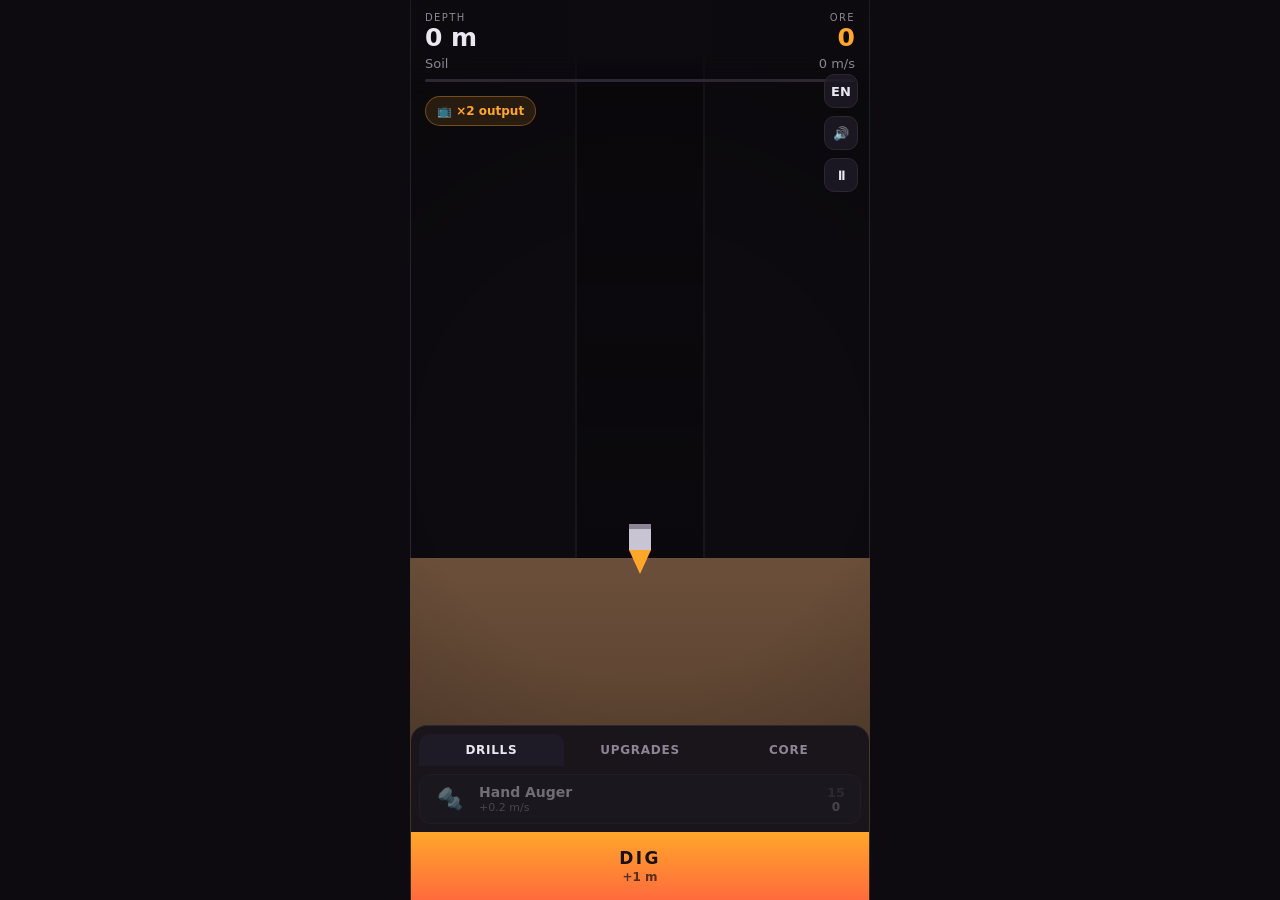
==== index.html @ 3fa6acfa "Deep Core: idle про шахту, готова к обкатке на Яндекс Играх Чистый JS + Canvas, без движка и зависим" ====
<!DOCTYPE html>
<html lang="ru">
<head>
<meta charset="utf-8">
<meta name="viewport" content="width=device-width, initial-scale=1, maximum-scale=1, user-scalable=no, viewport-fit=cover">
<title>Deep Core</title>
<meta name="theme-color" content="#0d0b0f">
<link rel="icon" href="data:image/svg+xml,%3Csvg xmlns='http://www.w3.org/2000/svg' viewBox='0 0 32 32'%3E%3Crect width='32' height='32' rx='7' fill='%230d0b0f'/%3E%3Cpath d='M16 6 L23 22 L16 27 L9 22 Z' fill='%23ffa62b'/%3E%3C/svg%3E">
<link rel="stylesheet" href="css/style.css">
</head>
<body>

<div id="boot">
  <div class="boot-inner">
    <div class="boot-logo">DEEP<span>CORE</span></div>
    <div class="boot-bar"><i></i></div>
  </div>
</div>

<div id="app" hidden>

  <canvas id="shaft"></canvas>

  <header id="hud">
    <div class="hud-row">
      <div class="stat">
        <span class="stat-label" data-i18n="depth">Глубина</span>
        <span class="stat-value" id="v-depth">0 м</span>
      </div>
      <div class="stat right">
        <span class="stat-label" data-i18n="ore">Руда</span>
        <span class="stat-value accent" id="v-ore">0</span>
      </div>
    </div>
    <div class="hud-row sub">
      <div class="layer-name" id="v-layer">Почва</div>
      <div class="rate" id="v-rate">0 м/с</div>
    </div>
    <div class="progress"><i id="v-progress"></i></div>
  </header>

  <div id="tools">
    <button class="tool" id="btn-lang" title="Язык / Language">RU</button>
    <button class="tool" id="btn-sound" title="Звук / Sound">🔊</button>
    <button class="tool" id="btn-pause" title="Пауза / Pause">⏸</button>
  </div>

  <div id="boosts"></div>

  <main id="panel">
    <nav id="tabs">
      <button class="tab active" data-tab="drills" data-i18n="tab_drills">Буры</button>
      <button class="tab" data-tab="upgrades" data-i18n="tab_upgrades">Улучшения</button>
      <button class="tab" data-tab="core" data-i18n="tab_core">Ядро</button>
    </nav>
    <div class="tab-body" id="tab-drills"></div>
    <div class="tab-body" id="tab-upgrades" hidden></div>
    <div class="tab-body" id="tab-core" hidden></div>
  </main>

  <button id="dig" aria-label="dig">
    <span class="dig-label" data-i18n="dig">КОПАТЬ</span>
    <span class="dig-power" id="v-clickpower">+1 м</span>
  </button>

</div>

<div id="modal" hidden>
  <div class="modal-card">
    <h2 id="modal-title"></h2>
    <p id="modal-text"></p>
    <button id="modal-ok" data-i18n="ok">Продолжить</button>
  </div>
</div>

<script src="js/i18n.js"></script>
<script src="js/data.js"></script>
<script src="js/sdk.js"></script>
<script src="js/state.js"></script>
<script src="js/render.js"></script>
<script src="js/ui.js"></script>
<script src="js/main.js"></script>
</body>
</html>
---- css/style.css ----
*, *::before, *::after { box-sizing: border-box; margin: 0; padding: 0; }

:root {
  --bg: #0d0b0f;
  --panel: #17141b;
  --panel-2: #1f1b26;
  --line: #2c2733;
  --text: #ece7f0;
  --dim: #8d8496;
  --accent: #ffa62b;
  --accent-2: #ff6b3d;
  --good: #4ad991;
  --bad: #4a4453;
  --safe-top: env(safe-area-inset-top, 0px);
  --safe-bottom: env(safe-area-inset-bottom, 0px);
}

html, body {
  height: 100%;
  overflow: hidden;
  overscroll-behavior: none;
  background: var(--bg);
  color: var(--text);
  font-family: "Segoe UI", Roboto, system-ui, sans-serif;
  -webkit-tap-highlight-color: transparent;
  -webkit-user-select: none;
  user-select: none;
  touch-action: manipulation;
}

button { font-family: inherit; color: inherit; border: 0; background: none; cursor: pointer; }

/* Атрибут hidden должен побеждать любой display из наших правил.
   Без этого модалка с display:flex не скрывается и перехватывает все клики. */
[hidden] { display: none !important; }

/* ---------- boot ---------- */
#boot {
  position: fixed; inset: 0; z-index: 100;
  display: flex; align-items: center; justify-content: center;
  background: var(--bg);
  transition: opacity .35s ease;
}
#boot.gone { opacity: 0; pointer-events: none; }
.boot-logo {
  font-size: 34px; font-weight: 800; letter-spacing: .18em;
  text-align: center; margin-bottom: 18px;
}
.boot-logo span { color: var(--accent); }
.boot-bar { width: 180px; height: 3px; background: var(--line); border-radius: 2px; overflow: hidden; }
.boot-bar i { display: block; height: 100%; width: 40%; background: var(--accent); animation: slide 1.1s ease-in-out infinite; }
@keyframes slide { 0% { transform: translateX(-120%); } 100% { transform: translateX(360%); } }

/* ---------- layout ---------- */
#app {
  position: fixed; inset: 0;
  display: flex; flex-direction: column;
  padding-top: var(--safe-top);
  padding-bottom: var(--safe-bottom);
}

#shaft { position: fixed; inset: 0; width: 100%; height: 100%; z-index: 0; }

/* ---------- hud ---------- */
#hud {
  position: relative; z-index: 2;
  padding: 12px 14px 10px;
  background: linear-gradient(180deg, rgba(13,11,15,.94) 60%, rgba(13,11,15,0));
}
.hud-row { display: flex; justify-content: space-between; align-items: flex-end; }
.hud-row.sub { margin-top: 6px; }
.stat { display: flex; flex-direction: column; gap: 2px; }
.stat.right { align-items: flex-end; }
.stat-label { font-size: 10px; letter-spacing: .14em; text-transform: uppercase; color: var(--dim); }
.stat-value { font-size: 25px; font-weight: 700; font-variant-numeric: tabular-nums; line-height: 1; }
.stat-value.accent { color: var(--accent); }
.layer-name { font-size: 13px; color: var(--dim); }
.rate { font-size: 13px; color: var(--dim); font-variant-numeric: tabular-nums; }
.progress { margin-top: 8px; height: 3px; background: var(--line); border-radius: 2px; overflow: hidden; }
.progress i { display: block; height: 100%; width: 0; background: linear-gradient(90deg, var(--accent-2), var(--accent)); transition: width .25s ease; }

/* ---------- tools ---------- */
#tools {
  position: absolute; z-index: 3;
  top: calc(var(--safe-top) + 74px); right: 12px;
  display: flex; flex-direction: column; gap: 8px;
}
.tool {
  width: 34px; height: 34px; border-radius: 10px;
  background: rgba(31,27,38,.85); border: 1px solid var(--line);
  font-size: 13px; font-weight: 600; line-height: 1;
  display: flex; align-items: center; justify-content: center;
}
.tool.off { opacity: .45; }

/* ---------- boosts ---------- */
#boosts {
  position: relative; z-index: 2;
  display: flex; gap: 8px; flex-wrap: wrap;
  padding: 0 14px; margin-top: 4px;
}
.boost {
  display: flex; align-items: center; gap: 6px;
  padding: 7px 11px; border-radius: 999px;
  background: rgba(255,166,43,.12); border: 1px solid rgba(255,166,43,.35);
  font-size: 12px; font-weight: 600; color: var(--accent);
}
.boost.active { background: rgba(74,217,145,.12); border-color: rgba(74,217,145,.4); color: var(--good); }

/* ---------- panel ---------- */
#panel {
  position: relative; z-index: 2;
  margin-top: auto;
  background: rgba(23,20,27,.96);
  border-top: 1px solid var(--line);
  border-radius: 16px 16px 0 0;
  display: flex; flex-direction: column;
  max-height: 52vh;
}
#tabs { display: flex; gap: 4px; padding: 8px 8px 0; }
.tab {
  flex: 1; padding: 9px 4px; border-radius: 10px 10px 0 0;
  font-size: 12px; font-weight: 700; letter-spacing: .06em; text-transform: uppercase;
  color: var(--dim);
}
.tab.active { color: var(--text); background: var(--panel-2); }
.tab-body { overflow-y: auto; padding: 8px; display: flex; flex-direction: column; gap: 6px; -webkit-overflow-scrolling: touch; }

.card {
  display: grid; grid-template-columns: 38px 1fr auto; align-items: center; gap: 10px;
  padding: 9px 11px; border-radius: 11px;
  background: var(--panel-2); border: 1px solid var(--line);
  text-align: left; width: 100%;
}
.card:disabled { opacity: .42; }
.card-icon { font-size: 21px; text-align: center; }
.card-name { font-size: 14px; font-weight: 600; }
.card-desc { font-size: 11px; color: var(--dim); margin-top: 1px; }
.card-cost { font-size: 13px; font-weight: 700; color: var(--accent); font-variant-numeric: tabular-nums; white-space: nowrap; }
.card:disabled .card-cost { color: var(--bad); }
.card-count {
  min-width: 26px; text-align: center; font-size: 12px; font-weight: 700;
  color: var(--dim); font-variant-numeric: tabular-nums;
}
.empty { padding: 22px 12px; text-align: center; color: var(--dim); font-size: 13px; line-height: 1.5; }

/* ---------- dig ---------- */
#dig {
  position: relative; z-index: 2;
  height: 68px; flex-shrink: 0;
  display: flex; flex-direction: column; align-items: center; justify-content: center; gap: 2px;
  background: linear-gradient(180deg, var(--accent), var(--accent-2));
  color: #1a1013;
}
#dig:active { filter: brightness(.9); }
.dig-label { font-size: 17px; font-weight: 800; letter-spacing: .14em; }
.dig-power { font-size: 12px; font-weight: 700; opacity: .72; font-variant-numeric: tabular-nums; }

/* ---------- modal ---------- */
#modal {
  position: fixed; inset: 0; z-index: 50;
  display: flex; align-items: center; justify-content: center; padding: 22px;
  background: rgba(8,6,10,.78);
}
.modal-card {
  width: 100%; max-width: 320px; padding: 22px;
  background: var(--panel); border: 1px solid var(--line); border-radius: 16px;
  text-align: center;
}
.modal-card h2 { font-size: 19px; margin-bottom: 9px; }
.modal-card p { font-size: 14px; color: var(--dim); line-height: 1.55; margin-bottom: 18px; }
#modal-ok {
  width: 100%; padding: 12px; border-radius: 11px;
  background: var(--accent); color: #1a1013; font-weight: 800; letter-spacing: .06em;
}

/* ---------- floaters ---------- */
.floater {
  position: fixed; z-index: 4; pointer-events: none;
  font-size: 15px; font-weight: 800; color: var(--accent);
  text-shadow: 0 2px 6px rgba(0,0,0,.6);
  animation: rise .75s ease-out forwards;
}
@keyframes rise {
  0% { opacity: 1; transform: translate(-50%, 0) scale(1); }
  100% { opacity: 0; transform: translate(-50%, -46px) scale(1.15); }
}

/* ---------- desktop ---------- */
@media (min-width: 720px) {
  #app { max-width: 460px; margin: 0 auto; border-left: 1px solid var(--line); border-right: 1px solid var(--line); }
  #shaft { max-width: 460px; left: 50%; transform: translateX(-50%); }
  #tools { right: calc(50% - 230px + 12px); }
  #panel { max-height: 46vh; }
}
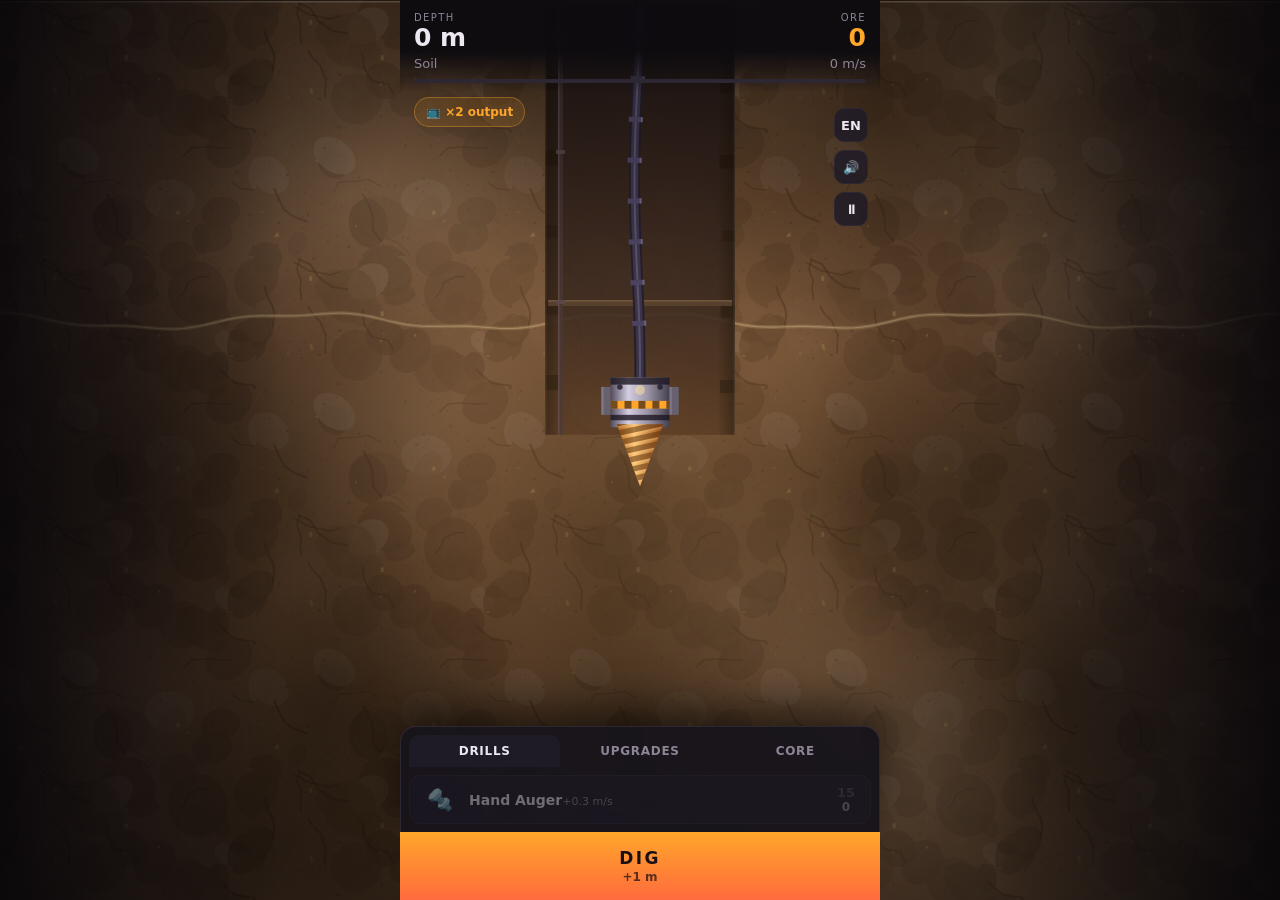
==== commit c5605a4c: "Характер породы по слоям, жилы, друзы, каверны, дофамин в интерфейсе Графика - у каждого слоя свой с" ====
--- a/index.html
+++ b/index.html
@@ -69,9 +69,12 @@
   <div class="modal-card">
     <h2 id="modal-title"></h2>
     <p id="modal-text"></p>
+    <button id="modal-bonus" hidden></button>
     <button id="modal-ok" data-i18n="ok">Продолжить</button>
   </div>
 </div>
+
+<div id="toasts"></div>
 
 <script src="js/i18n.js"></script>
 <script src="js/data.js"></script>
--- a/css/style.css
+++ b/css/style.css
@@ -76,13 +76,27 @@
 .stat-value.accent { color: var(--accent); }
 .layer-name { font-size: 13px; color: var(--dim); }
 .rate { font-size: 13px; color: var(--dim); font-variant-numeric: tabular-nums; }
-.progress { margin-top: 8px; height: 3px; background: var(--line); border-radius: 2px; overflow: hidden; }
+.progress { position: relative; margin-top: 8px; height: 4px; background: var(--line); border-radius: 2px; overflow: hidden; }
 .progress i { display: block; height: 100%; width: 0; background: linear-gradient(90deg, var(--accent-2), var(--accent)); transition: width .25s ease; }
+/* бегущий блик по заполненной части — движение приковывает взгляд к прогрессу */
+.progress::after {
+  content: ''; position: absolute; inset: 0;
+  background: linear-gradient(90deg, transparent, rgba(255,255,255,.5), transparent);
+  transform: translateX(-100%);
+  animation: sheen 2.6s ease-in-out infinite;
+}
+@keyframes sheen { 0% { transform: translateX(-100%); } 55%,100% { transform: translateX(220%); } }
+
+/* счётчик глубины подпрыгивает на круглых отметках */
+.stat-value.pop { animation: pop .4s cubic-bezier(.2,1.6,.4,1); }
+@keyframes pop { 0% { transform: scale(1); } 40% { transform: scale(1.16); } 100% { transform: scale(1); } }
 
 /* ---------- tools ---------- */
+/* Кнопки стоят ниже всего HUD. На 74px верхняя из них наезжала на строку
+   со скоростью проходки и перекрывала её. */
 #tools {
   position: absolute; z-index: 3;
-  top: calc(var(--safe-top) + 74px); right: 12px;
+  top: calc(var(--safe-top) + 108px); right: 12px;
   display: flex; flex-direction: column; gap: 8px;
 }
 .tool {
@@ -105,7 +119,16 @@
   background: rgba(255,166,43,.12); border: 1px solid rgba(255,166,43,.35);
   font-size: 12px; font-weight: 600; color: var(--accent);
 }
-.boost.active { background: rgba(74,217,145,.12); border-color: rgba(74,217,145,.4); color: var(--good); }
+.boost.active { background: rgba(74,217,145,.12); border-color: rgba(74,217,145,.4); color: var(--good); animation: none; }
+/* Пока буст не взят — плашка дышит. Это единственное предложение рекламы в
+   игре, и оно должно быть заметным, оставаясь при этом полностью
+   добровольным: реклама за вознаграждение по правилам платформы
+   показывается только по осознанному нажатию. */
+.boost:not(.active) { animation: breathe 2.4s ease-in-out infinite; }
+@keyframes breathe {
+  0%,100% { background: rgba(255,166,43,.10); border-color: rgba(255,166,43,.3); }
+  50%     { background: rgba(255,166,43,.22); border-color: rgba(255,166,43,.65); }
+}
 
 /* ---------- panel ---------- */
 #panel {
@@ -133,6 +156,24 @@
   text-align: left; width: 100%;
 }
 .card:disabled { opacity: .42; }
+/* Доступная покупка должна бросаться в глаза сама, без чтения цифр —
+   это главный источник «есть что нажать» в айдлере. */
+.card.can {
+  border-color: rgba(255,166,43,.5);
+  background: linear-gradient(180deg, rgba(255,166,43,.11), var(--panel-2) 70%);
+}
+.card.can .card-cost { color: var(--good); }
+.card.bought { animation: bought .32s ease-out; }
+@keyframes bought {
+  0%   { transform: scale(1);    box-shadow: 0 0 0 0 rgba(255,166,43,.6); }
+  35%  { transform: scale(.975); }
+  100% { transform: scale(1);    box-shadow: 0 0 0 15px rgba(255,166,43,0); }
+}
+.card.fresh { animation: fresh 1.5s ease-out 2; }
+@keyframes fresh {
+  0%,100% { border-color: var(--line); }
+  50%     { border-color: var(--accent); }
+}
 .card-icon { font-size: 21px; text-align: center; }
 .card-name { font-size: 14px; font-weight: 600; }
 .card-desc { font-size: 11px; color: var(--dim); margin-top: 1px; }
@@ -174,6 +215,43 @@
   background: var(--accent); color: #1a1013; font-weight: 800; letter-spacing: .06em;
 }
 
+/* Кнопка бонуса за рекламу. Выглядит как награда, а не как баннер: игрок
+   должен хотеть её нажать, поэтому она ярче обычной кнопки и живая. */
+#modal-bonus {
+  width: 100%; padding: 13px; margin-bottom: 9px; border-radius: 11px;
+  background: linear-gradient(135deg, var(--good), #2fae74);
+  color: #06231a; font-weight: 800; font-size: 14px; letter-spacing: .03em;
+  box-shadow: 0 0 0 0 rgba(74,217,145,.55);
+  animation: pulse 1.9s ease-out infinite;
+}
+@keyframes pulse {
+  0%   { box-shadow: 0 0 0 0 rgba(74,217,145,.5); }
+  70%  { box-shadow: 0 0 0 13px rgba(74,217,145,0); }
+  100% { box-shadow: 0 0 0 0 rgba(74,217,145,0); }
+}
+#modal-ok { background: var(--panel-2); color: var(--dim); font-weight: 700; }
+#modal-bonus[hidden] + #modal-ok { background: var(--accent); color: #1a1013; font-weight: 800; }
+
+/* ---------- toasts ---------- */
+#toasts {
+  position: fixed; z-index: 40; left: 0; right: 0;
+  top: calc(var(--safe-top) + 120px);
+  display: flex; flex-direction: column; align-items: center; gap: 6px;
+  pointer-events: none;
+}
+.toast {
+  display: flex; align-items: center; gap: 8px;
+  padding: 8px 14px; border-radius: 999px;
+  background: rgba(31,27,38,.94); border: 1px solid var(--accent);
+  font-size: 12.5px; font-weight: 700; color: var(--text);
+  box-shadow: 0 6px 20px rgba(0,0,0,.5);
+  animation: toastIn .3s cubic-bezier(.2,1.4,.4,1) both;
+}
+.toast.out { animation: toastOut .32s ease-in forwards; }
+.toast b { color: var(--accent); }
+@keyframes toastIn  { from { opacity: 0; transform: translateY(-14px) scale(.92); } }
+@keyframes toastOut { to   { opacity: 0; transform: translateY(-10px) scale(.96); } }
+
 /* ---------- floaters ---------- */
 .floater {
   position: fixed; z-index: 4; pointer-events: none;
@@ -188,8 +266,24 @@
 
 /* ---------- desktop ---------- */
 @media (min-width: 720px) {
-  #app { max-width: 460px; margin: 0 auto; border-left: 1px solid var(--line); border-right: 1px solid var(--line); }
-  #shaft { max-width: 460px; left: 50%; transform: translateX(-50%); }
-  #tools { right: calc(50% - 230px + 12px); }
-  #panel { max-height: 46vh; }
-}
+  /* Шахта тянется на всю ширину окна, а интерфейс остаётся колонкой по центру.
+     Раньше канвас обрезался по той же колонке, и по бокам зияли чёрные поля —
+     читалось как недоделанная вёрстка, а не как задумка. */
+  #app { max-width: 480px; margin: 0 auto; }
+  #shaft { max-width: none; left: 0; transform: none; }
+  #tools { right: calc(50% - 240px + 12px); }
+  #panel {
+    max-height: 46vh;
+    border-left: 1px solid var(--line);
+    border-right: 1px solid var(--line);
+    box-shadow: 0 -18px 40px rgba(0,0,0,.55);
+  }
+  #hud { background: linear-gradient(180deg, rgba(13,11,15,.96) 55%, rgba(13,11,15,0)); }
+  /* затемнение к краям окна, чтобы центр читался как игровое поле */
+  #app::before {
+    content: ''; position: fixed; inset: 0; z-index: 1; pointer-events: none;
+    background:
+      linear-gradient(90deg, rgba(8,6,10,.85) 0%, rgba(8,6,10,0) 22%),
+      linear-gradient(270deg, rgba(8,6,10,.85) 0%, rgba(8,6,10,0) 22%);
+  }
+}
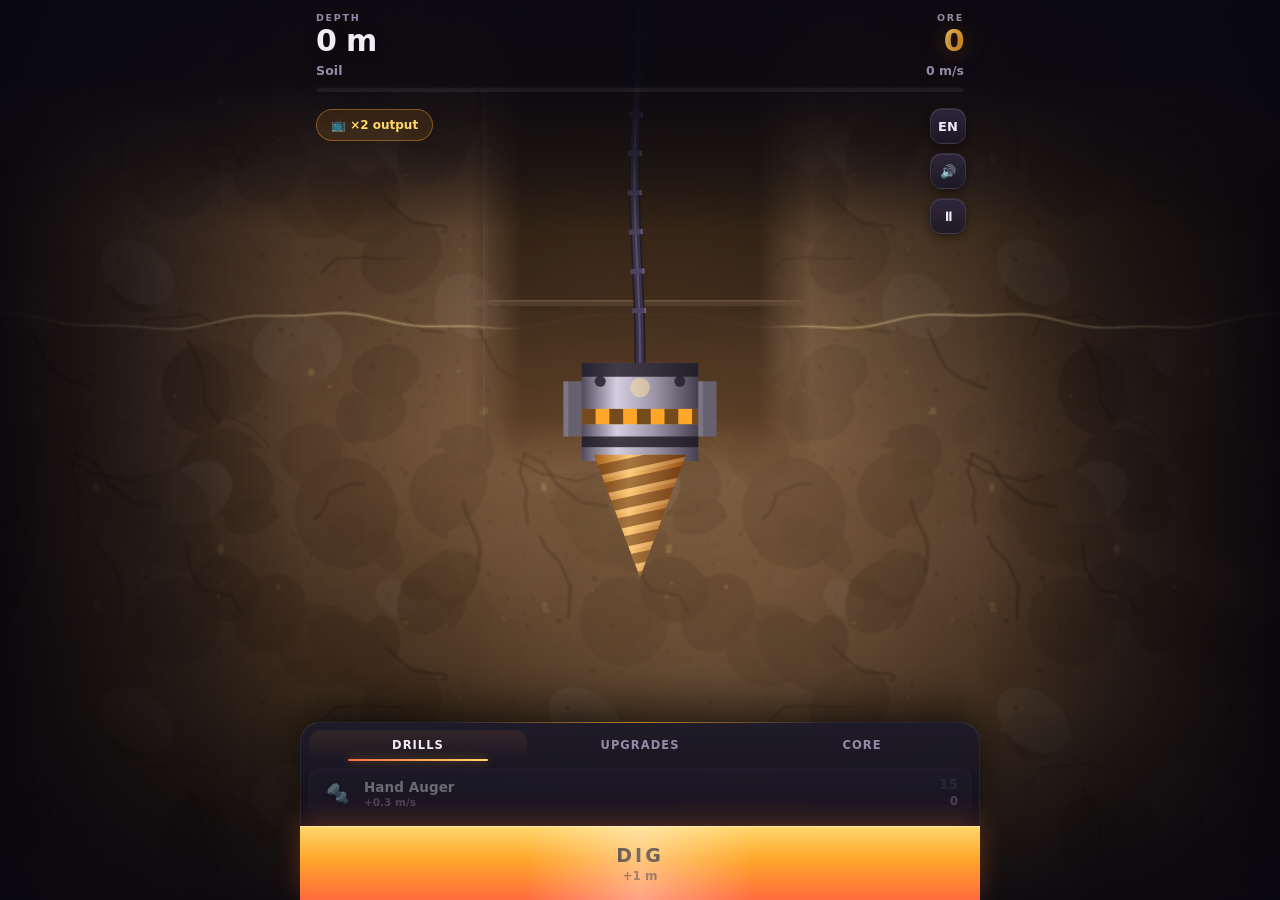
==== commit 454b6f76: "SDK подключается тегом в разметке и по актуальному пути Автопроверка платформы вернула замечание, чт" ====
--- a/index.html
+++ b/index.html
@@ -7,6 +7,24 @@
 <meta name="theme-color" content="#0d0b0f">
 <link rel="icon" href="data:image/svg+xml,%3Csvg xmlns='http://www.w3.org/2000/svg' viewBox='0 0 32 32'%3E%3Crect width='32' height='32' rx='7' fill='%230d0b0f'/%3E%3Cpath d='M16 6 L23 22 L16 27 L9 22 Z' fill='%23ffa62b'/%3E%3C/svg%3E">
 <link rel="stylesheet" href="css/style.css">
+
+<!-- Yandex Games SDK.
+     Путь относительный и именно такой: платформа отдаёт загрузчик по /sdk.js
+     со своего домена. Прежний https://yandex.ru/games/sdk/v2 считается старым
+     лоадером, отладочная панель метит его как IF.
+     Тег стоит прямо в разметке, а не подключается из кода по условию:
+     проверка платформы смотрит на встраивание SDK, и любая ветвистая логика
+     читается ею как «SDK не встроен». -->
+<script>
+  // Промис резолвится раньше, чем загрузится js/sdk.js, поэтому результат
+  // загрузки складываем в глобальную переменную, а не в обработчик.
+  window.__ysdkLoaded = new Promise(function (resolve) {
+    window.__ysdkResolve = resolve;
+  });
+</script>
+<script async src="/sdk.js"
+        onload="window.__ysdkResolve(true)"
+        onerror="window.__ysdkResolve(false)"></script>
 </head>
 <body>
 
--- a/css/style.css
+++ b/css/style.css
@@ -1,18 +1,23 @@
 *, *::before, *::after { box-sizing: border-box; margin: 0; padding: 0; }
 
 :root {
-  --bg: #0d0b0f;
-  --panel: #17141b;
-  --panel-2: #1f1b26;
-  --line: #2c2733;
-  --text: #ece7f0;
-  --dim: #8d8496;
+  --bg: #0b0910;
+  --panel: #16131d;
+  --panel-2: #1e1a29;
+  --panel-3: #262133;
+  --line: #2f2940;
+  --text: #f0ebf6;
+  --dim: #948ba6;
   --accent: #ffa62b;
   --accent-2: #ff6b3d;
+  --accent-3: #ffd76b;
   --good: #4ad991;
   --bad: #4a4453;
   --safe-top: env(safe-area-inset-top, 0px);
   --safe-bottom: env(safe-area-inset-bottom, 0px);
+  /* Шрифт только системный: своя гарнитура — это лишние килобайты и внешний
+     запрос, а платформа считает вес и штрафует за долгую загрузку. */
+  --font: "Segoe UI Variable Display", "Segoe UI", Roboto, "Helvetica Neue", system-ui, sans-serif;
 }
 
 html, body {
@@ -21,11 +26,12 @@
   overscroll-behavior: none;
   background: var(--bg);
   color: var(--text);
-  font-family: "Segoe UI", Roboto, system-ui, sans-serif;
+  font-family: var(--font);
   -webkit-tap-highlight-color: transparent;
   -webkit-user-select: none;
   user-select: none;
   touch-action: manipulation;
+  -webkit-font-smoothing: antialiased;
 }
 
 button { font-family: inherit; color: inherit; border: 0; background: none; cursor: pointer; }
@@ -38,17 +44,20 @@
 #boot {
   position: fixed; inset: 0; z-index: 100;
   display: flex; align-items: center; justify-content: center;
-  background: var(--bg);
+  background: radial-gradient(ellipse at 50% 40%, #191325, var(--bg) 70%);
   transition: opacity .35s ease;
 }
 #boot.gone { opacity: 0; pointer-events: none; }
 .boot-logo {
-  font-size: 34px; font-weight: 800; letter-spacing: .18em;
-  text-align: center; margin-bottom: 18px;
-}
-.boot-logo span { color: var(--accent); }
-.boot-bar { width: 180px; height: 3px; background: var(--line); border-radius: 2px; overflow: hidden; }
-.boot-bar i { display: block; height: 100%; width: 40%; background: var(--accent); animation: slide 1.1s ease-in-out infinite; }
+  font-size: 36px; font-weight: 800; letter-spacing: .2em;
+  text-align: center; margin-bottom: 20px;
+}
+.boot-logo span {
+  background: linear-gradient(100deg, var(--accent-3), var(--accent), var(--accent-2));
+  -webkit-background-clip: text; background-clip: text; color: transparent;
+}
+.boot-bar { width: 190px; height: 3px; background: var(--line); border-radius: 2px; overflow: hidden; }
+.boot-bar i { display: block; height: 100%; width: 40%; background: linear-gradient(90deg, var(--accent-2), var(--accent-3)); animation: slide 1.1s ease-in-out infinite; }
 @keyframes slide { 0% { transform: translateX(-120%); } 100% { transform: translateX(360%); } }
 
 /* ---------- layout ---------- */
@@ -61,229 +70,388 @@
 
 #shaft { position: fixed; inset: 0; width: 100%; height: 100%; z-index: 0; }
 
+/* Затемнение под HUD и под панелью тянется на всё окно, а не по ширине
+   колонки. Фон HUD, ограниченный колонкой, обрубался вертикальной границей
+   об открытую породу по бокам — на широком экране это читалось как шов.
+   Слой лежит между сценой (z-index 0) и интерфейсом (z-index 2), поэтому
+   гасит только породу и ничего не перекрывает. */
+#app::after {
+  content: ''; position: fixed; inset: 0; z-index: 1; pointer-events: none;
+  background:
+    linear-gradient(180deg,
+      rgba(11,9,16,.97) 0px,
+      rgba(11,9,16,.93) calc(var(--safe-top) + 80px),
+      rgba(11,9,16,.55) calc(var(--safe-top) + 150px),
+      rgba(11,9,16,0)   calc(var(--safe-top) + 230px)),
+    linear-gradient(0deg,
+      rgba(11,9,16,.8) 0px,
+      rgba(11,9,16,.35) 90px,
+      rgba(11,9,16,0) 190px);
+}
+
 /* ---------- hud ---------- */
+/* Своего фона у HUD нет: затемнение под ним рисует сквозной слой #app::after,
+   иначе на широком экране оно обрывалось бы по краям колонки. */
 #hud {
   position: relative; z-index: 2;
-  padding: 12px 14px 10px;
-  background: linear-gradient(180deg, rgba(13,11,15,.94) 60%, rgba(13,11,15,0));
+  padding: 12px 16px 11px;
 }
 .hud-row { display: flex; justify-content: space-between; align-items: flex-end; }
-.hud-row.sub { margin-top: 6px; }
-.stat { display: flex; flex-direction: column; gap: 2px; }
+.hud-row.sub { margin-top: 7px; }
+.stat { display: flex; flex-direction: column; gap: 3px; }
 .stat.right { align-items: flex-end; }
-.stat-label { font-size: 10px; letter-spacing: .14em; text-transform: uppercase; color: var(--dim); }
-.stat-value { font-size: 25px; font-weight: 700; font-variant-numeric: tabular-nums; line-height: 1; }
-.stat-value.accent { color: var(--accent); }
-.layer-name { font-size: 13px; color: var(--dim); }
-.rate { font-size: 13px; color: var(--dim); font-variant-numeric: tabular-nums; }
-.progress { position: relative; margin-top: 8px; height: 4px; background: var(--line); border-radius: 2px; overflow: hidden; }
-.progress i { display: block; height: 100%; width: 0; background: linear-gradient(90deg, var(--accent-2), var(--accent)); transition: width .25s ease; }
-/* бегущий блик по заполненной части — движение приковывает взгляд к прогрессу */
+.stat-label { font-size: 9.5px; letter-spacing: .18em; text-transform: uppercase; color: var(--dim); font-weight: 600; }
+.stat-value {
+  font-size: 27px; font-weight: 800; line-height: 1;
+  font-variant-numeric: tabular-nums; letter-spacing: -.02em;
+  text-shadow: 0 2px 12px rgba(0,0,0,.55);
+}
+/* Руда — главное число экрана, поэтому оно переливается, а не просто
+   покрашено: глаз возвращается к нему сам. */
+.stat-value.accent {
+  background: linear-gradient(100deg, var(--accent-3) 0%, var(--accent) 35%, var(--accent-3) 50%, var(--accent) 65%, var(--accent-2) 100%);
+  background-size: 260% 100%;
+  -webkit-background-clip: text; background-clip: text; color: transparent;
+  animation: shimmer 5s linear infinite;
+  filter: drop-shadow(0 2px 10px rgba(255,140,50,.28));
+}
+@keyframes shimmer { to { background-position: -260% 0; } }
+.layer-name { font-size: 12.5px; color: var(--dim); font-weight: 600; letter-spacing: .01em; }
+.rate { font-size: 12.5px; color: var(--dim); font-variant-numeric: tabular-nums; font-weight: 600; }
+.progress {
+  position: relative; margin-top: 9px; height: 5px;
+  background: rgba(255,255,255,.07); border-radius: 3px; overflow: hidden;
+  box-shadow: inset 0 1px 2px rgba(0,0,0,.5);
+}
+.progress i {
+  display: block; height: 100%; width: 0; border-radius: 3px;
+  background: linear-gradient(90deg, var(--accent-2), var(--accent), var(--accent-3));
+  box-shadow: 0 0 10px rgba(255,166,43,.55);
+  transition: width .25s ease;
+}
+/* бегущий блик — движение приковывает взгляд к прогрессу слоя */
 .progress::after {
   content: ''; position: absolute; inset: 0;
-  background: linear-gradient(90deg, transparent, rgba(255,255,255,.5), transparent);
+  background: linear-gradient(90deg, transparent, rgba(255,255,255,.55), transparent);
   transform: translateX(-100%);
-  animation: sheen 2.6s ease-in-out infinite;
+  animation: sheen 2.8s ease-in-out infinite;
 }
 @keyframes sheen { 0% { transform: translateX(-100%); } 55%,100% { transform: translateX(220%); } }
 
 /* счётчик глубины подпрыгивает на круглых отметках */
-.stat-value.pop { animation: pop .4s cubic-bezier(.2,1.6,.4,1); }
-@keyframes pop { 0% { transform: scale(1); } 40% { transform: scale(1.16); } 100% { transform: scale(1); } }
+.stat-value.pop { animation: pop .45s cubic-bezier(.2,1.7,.4,1); }
+@keyframes pop { 0% { transform: scale(1); } 40% { transform: scale(1.18); } 100% { transform: scale(1); } }
 
 /* ---------- tools ---------- */
-/* Кнопки стоят ниже всего HUD. На 74px верхняя из них наезжала на строку
-   со скоростью проходки и перекрывала её. */
 #tools {
   position: absolute; z-index: 3;
-  top: calc(var(--safe-top) + 108px); right: 12px;
-  display: flex; flex-direction: column; gap: 8px;
+  top: calc(var(--safe-top) + 108px); right: 14px;
+  display: flex; flex-direction: column; gap: 9px;
 }
 .tool {
-  width: 34px; height: 34px; border-radius: 10px;
-  background: rgba(31,27,38,.85); border: 1px solid var(--line);
-  font-size: 13px; font-weight: 600; line-height: 1;
+  width: 36px; height: 36px; border-radius: 12px;
+  background: linear-gradient(180deg, rgba(46,40,62,.92), rgba(28,24,38,.92));
+  border: 1px solid rgba(255,255,255,.09);
+  box-shadow: 0 3px 10px rgba(0,0,0,.45), inset 0 1px 0 rgba(255,255,255,.09);
+  font-size: 13px; font-weight: 700; line-height: 1;
   display: flex; align-items: center; justify-content: center;
-}
+  transition: transform .12s ease, border-color .18s ease;
+}
+.tool:active { transform: scale(.92); }
+.tool:hover { border-color: rgba(255,166,43,.45); }
 .tool.off { opacity: .45; }
 
 /* ---------- boosts ---------- */
 #boosts {
   position: relative; z-index: 2;
   display: flex; gap: 8px; flex-wrap: wrap;
-  padding: 0 14px; margin-top: 4px;
+  padding: 0 16px; margin-top: 6px;
 }
 .boost {
   display: flex; align-items: center; gap: 6px;
-  padding: 7px 11px; border-radius: 999px;
-  background: rgba(255,166,43,.12); border: 1px solid rgba(255,166,43,.35);
-  font-size: 12px; font-weight: 600; color: var(--accent);
-}
-.boost.active { background: rgba(74,217,145,.12); border-color: rgba(74,217,145,.4); color: var(--good); animation: none; }
+  padding: 8px 14px; border-radius: 999px;
+  font-size: 12px; font-weight: 700; color: var(--accent-3);
+  border: 1px solid rgba(255,166,43,.4);
+  background: rgba(255,166,43,.12);
+  backdrop-filter: blur(6px);
+  transition: transform .12s ease;
+}
+.boost:active { transform: scale(.95); }
+.boost.active {
+  background: rgba(74,217,145,.14); border-color: rgba(74,217,145,.45); color: var(--good);
+  animation: none;
+}
 /* Пока буст не взят — плашка дышит. Это единственное предложение рекламы в
-   игре, и оно должно быть заметным, оставаясь при этом полностью
-   добровольным: реклама за вознаграждение по правилам платформы
-   показывается только по осознанному нажатию. */
+   игре, и оно должно быть заметным, оставаясь полностью добровольным:
+   вознаграждаемая реклама по правилам платформы показывается только по
+   осознанному нажатию. */
 .boost:not(.active) { animation: breathe 2.4s ease-in-out infinite; }
 @keyframes breathe {
-  0%,100% { background: rgba(255,166,43,.10); border-color: rgba(255,166,43,.3); }
-  50%     { background: rgba(255,166,43,.22); border-color: rgba(255,166,43,.65); }
+  0%,100% { background: rgba(255,166,43,.10); border-color: rgba(255,166,43,.3); box-shadow: none; }
+  50%     { background: rgba(255,166,43,.24); border-color: rgba(255,166,43,.7); box-shadow: 0 0 16px rgba(255,166,43,.28); }
 }
 
 /* ---------- panel ---------- */
 #panel {
   position: relative; z-index: 2;
   margin-top: auto;
-  background: rgba(23,20,27,.96);
-  border-top: 1px solid var(--line);
-  border-radius: 16px 16px 0 0;
+  background: linear-gradient(180deg, rgba(30,26,41,.97), rgba(19,16,27,.98));
+  backdrop-filter: blur(14px);
+  border-top: 1px solid rgba(255,255,255,.09);
+  border-radius: 20px 20px 0 0;
   display: flex; flex-direction: column;
-  max-height: 52vh;
-}
-#tabs { display: flex; gap: 4px; padding: 8px 8px 0; }
+  /* Панель забирала половину экрана, и шахте оставалась узкая щель. Список
+     всё равно прокручивается, поэтому потолок ниже ничего не отнимает у
+     покупок, но возвращает игре её главную картинку. */
+  max-height: 38vh;
+  box-shadow: 0 -14px 44px rgba(0,0,0,.6);
+}
+/* тонкая светящаяся кромка сверху — панель читается как поднятая над сценой */
+#panel::before {
+  content: ''; position: absolute; left: 22%; right: 22%; top: -1px; height: 1px;
+  background: linear-gradient(90deg, transparent, rgba(255,166,43,.7), transparent);
+}
+
+#tabs { display: flex; gap: 4px; padding: 7px 8px 0; }
 .tab {
-  flex: 1; padding: 9px 4px; border-radius: 10px 10px 0 0;
-  font-size: 12px; font-weight: 700; letter-spacing: .06em; text-transform: uppercase;
-  color: var(--dim);
-}
-.tab.active { color: var(--text); background: var(--panel-2); }
-.tab-body { overflow-y: auto; padding: 8px; display: flex; flex-direction: column; gap: 6px; -webkit-overflow-scrolling: touch; }
+  position: relative; flex: 1; padding: 8px 4px 9px; border-radius: 12px 12px 0 0;
+  font-size: 11.5px; font-weight: 800; letter-spacing: .09em; text-transform: uppercase;
+  color: var(--dim); transition: color .18s ease, background .18s ease;
+}
+.tab:hover { color: var(--text); }
+.tab.active { color: var(--text); background: linear-gradient(180deg, rgba(255,166,43,.09), transparent); }
+.tab.active::after {
+  content: ''; position: absolute; left: 18%; right: 18%; bottom: 0; height: 2.5px;
+  border-radius: 2px;
+  background: linear-gradient(90deg, var(--accent-2), var(--accent-3));
+  box-shadow: 0 0 10px rgba(255,166,43,.6);
+}
+
+.tab-body {
+  overflow-y: auto; padding: 7px 8px 8px; display: flex; flex-direction: column; gap: 5px;
+  -webkit-overflow-scrolling: touch;
+  /* Нижняя карточка растворяется вместо того, чтобы обрубаться по краю —
+     заодно это подсказка, что список продолжается. */
+  mask-image: linear-gradient(to bottom, #000 calc(100% - 20px), transparent);
+  -webkit-mask-image: linear-gradient(to bottom, #000 calc(100% - 20px), transparent);
+  scrollbar-width: thin;
+  scrollbar-color: rgba(255,166,43,.5) transparent;
+}
+/* Системная полоса прокрутки светлая и выбивается из тёмной сцены. */
+.tab-body::-webkit-scrollbar { width: 5px; }
+.tab-body::-webkit-scrollbar-track { background: transparent; }
+.tab-body::-webkit-scrollbar-thumb {
+  border-radius: 3px;
+  background: linear-gradient(180deg, var(--accent), var(--accent-2));
+}
+.tab-body::-webkit-scrollbar-thumb:hover { background: var(--accent-3); }
 
 .card {
-  display: grid; grid-template-columns: 38px 1fr auto; align-items: center; gap: 10px;
-  padding: 9px 11px; border-radius: 11px;
-  background: var(--panel-2); border: 1px solid var(--line);
+  position: relative; overflow: hidden;
+  display: grid; grid-template-columns: 32px 1fr auto; align-items: center; gap: 10px;
+  padding: 7px 12px; border-radius: 12px;
+  /* Карточка — элемент флекс-колонки, а такие по умолчанию сжимаются, когда
+     содержимое списка выше контейнера. Вместе с overflow:hidden, который нужен
+     для бегущего блика, это срезало описание и счётчик. Список должен
+     прокручиваться, а не плющить строки. */
+  flex-shrink: 0;
+  background: linear-gradient(180deg, var(--panel-3), var(--panel-2));
+  border: 1px solid rgba(255,255,255,.06);
+  box-shadow: 0 2px 8px rgba(0,0,0,.3), inset 0 1px 0 rgba(255,255,255,.05);
   text-align: left; width: 100%;
-}
-.card:disabled { opacity: .42; }
-/* Доступная покупка должна бросаться в глаза сама, без чтения цифр —
-   это главный источник «есть что нажать» в айдлере. */
+  transition: transform .12s ease, border-color .18s ease, box-shadow .18s ease;
+}
+.card:active { transform: scale(.985); }
+.card:disabled { opacity: .4; box-shadow: none; }
+
+/* Доступная покупка бросается в глаза сама, без чтения цифр — это главный
+   источник «есть что нажать» в айдлере. */
 .card.can {
-  border-color: rgba(255,166,43,.5);
-  background: linear-gradient(180deg, rgba(255,166,43,.11), var(--panel-2) 70%);
-}
+  border-color: rgba(255,166,43,.45);
+  background: linear-gradient(180deg, rgba(255,166,43,.14), var(--panel-2) 72%);
+  box-shadow: 0 2px 14px rgba(255,140,40,.16), inset 0 1px 0 rgba(255,255,255,.08);
+}
+.card.can::after {
+  content: ''; position: absolute; top: 0; bottom: 0; width: 45%;
+  background: linear-gradient(90deg, transparent, rgba(255,214,130,.16), transparent);
+  animation: cardSheen 3.4s ease-in-out infinite;
+}
+@keyframes cardSheen { 0% { left: -50%; } 60%,100% { left: 105%; } }
 .card.can .card-cost { color: var(--good); }
-.card.bought { animation: bought .32s ease-out; }
+.card.can:hover { border-color: rgba(255,190,90,.8); }
+
+.card.bought { animation: bought .34s ease-out; }
 @keyframes bought {
-  0%   { transform: scale(1);    box-shadow: 0 0 0 0 rgba(255,166,43,.6); }
-  35%  { transform: scale(.975); }
-  100% { transform: scale(1);    box-shadow: 0 0 0 15px rgba(255,166,43,0); }
+  0%   { transform: scale(1);    box-shadow: 0 0 0 0 rgba(255,166,43,.65); }
+  35%  { transform: scale(.972); }
+  100% { transform: scale(1);    box-shadow: 0 0 0 17px rgba(255,166,43,0); }
 }
 .card.fresh { animation: fresh 1.5s ease-out 2; }
 @keyframes fresh {
-  0%,100% { border-color: var(--line); }
-  50%     { border-color: var(--accent); }
-}
-.card-icon { font-size: 21px; text-align: center; }
-.card-name { font-size: 14px; font-weight: 600; }
-.card-desc { font-size: 11px; color: var(--dim); margin-top: 1px; }
-.card-cost { font-size: 13px; font-weight: 700; color: var(--accent); font-variant-numeric: tabular-nums; white-space: nowrap; }
+  0%,100% { border-color: rgba(255,255,255,.06); }
+  50%     { border-color: var(--accent); box-shadow: 0 0 18px rgba(255,166,43,.35); }
+}
+
+.card-icon {
+  font-size: 19px; text-align: center; line-height: 1;
+  filter: drop-shadow(0 2px 4px rgba(0,0,0,.5));
+}
+.card-name { font-size: 13.5px; font-weight: 700; letter-spacing: .005em; }
+/* Описание обязано быть отдельной строкой, иначе название и скорость
+   слипаются в одну строку. */
+.card-desc { display: block; font-size: 10.5px; color: var(--dim); margin-top: 1px; font-weight: 600; }
+.card-cost {
+  font-size: 13.5px; font-weight: 800; color: var(--accent);
+  font-variant-numeric: tabular-nums; white-space: nowrap;
+}
 .card:disabled .card-cost { color: var(--bad); }
+/* Именно эта колонка задавала высоту строки: две строки с полуторным
+   интервалом тянули карточку сильнее, чем название с описанием. */
 .card-count {
-  min-width: 26px; text-align: center; font-size: 12px; font-weight: 700;
-  color: var(--dim); font-variant-numeric: tabular-nums;
-}
-.empty { padding: 22px 12px; text-align: center; color: var(--dim); font-size: 13px; line-height: 1.5; }
+  min-width: 30px; text-align: right; font-size: 12px; font-weight: 700;
+  color: var(--dim); font-variant-numeric: tabular-nums; line-height: 1.32;
+}
+.empty { flex-shrink: 0; padding: 24px 14px; text-align: center; color: var(--dim); font-size: 13px; line-height: 1.6; }
+.empty b { color: var(--text); font-size: 15px; }
 
 /* ---------- dig ---------- */
 #dig {
-  position: relative; z-index: 2;
-  height: 68px; flex-shrink: 0;
-  display: flex; flex-direction: column; align-items: center; justify-content: center; gap: 2px;
-  background: linear-gradient(180deg, var(--accent), var(--accent-2));
-  color: #1a1013;
-}
-#dig:active { filter: brightness(.9); }
-.dig-label { font-size: 17px; font-weight: 800; letter-spacing: .14em; }
-.dig-power { font-size: 12px; font-weight: 700; opacity: .72; font-variant-numeric: tabular-nums; }
+  position: relative; z-index: 2; overflow: hidden;
+  height: 74px; flex-shrink: 0;
+  display: flex; flex-direction: column; align-items: center; justify-content: center; gap: 3px;
+  background: linear-gradient(180deg, var(--accent-3), var(--accent) 45%, var(--accent-2));
+  color: #2a1408;
+  box-shadow: 0 -6px 26px rgba(255,120,50,.28), inset 0 1px 0 rgba(255,255,255,.4);
+}
+/* Блик пробегает по главной кнопке — она должна звать нажать. */
+#dig::after {
+  content: ''; position: absolute; top: 0; bottom: 0; width: 34%;
+  background: linear-gradient(90deg, transparent, rgba(255,255,255,.38), transparent);
+  animation: digSheen 3.2s ease-in-out infinite;
+}
+#dig:active { filter: brightness(.92); }
+#dig:active::after { animation-play-state: paused; }
+@keyframes digSheen { 0% { left: -40%; } 65%,100% { left: 106%; } }
+.dig-label { font-size: 18px; font-weight: 900; letter-spacing: .16em; }
+.dig-power { font-size: 12px; font-weight: 800; opacity: .68; font-variant-numeric: tabular-nums; }
 
 /* ---------- modal ---------- */
 #modal {
   position: fixed; inset: 0; z-index: 50;
   display: flex; align-items: center; justify-content: center; padding: 22px;
-  background: rgba(8,6,10,.78);
-}
+  background: rgba(6,4,9,.8);
+  backdrop-filter: blur(4px);
+  animation: fadeIn .2s ease;
+}
+@keyframes fadeIn { from { opacity: 0; } }
 .modal-card {
-  width: 100%; max-width: 320px; padding: 22px;
-  background: var(--panel); border: 1px solid var(--line); border-radius: 16px;
+  width: 100%; max-width: 340px; padding: 24px;
+  background: linear-gradient(180deg, var(--panel-2), var(--panel));
+  border: 1px solid rgba(255,255,255,.1); border-radius: 20px;
   text-align: center;
-}
-.modal-card h2 { font-size: 19px; margin-bottom: 9px; }
-.modal-card p { font-size: 14px; color: var(--dim); line-height: 1.55; margin-bottom: 18px; }
+  box-shadow: 0 24px 60px rgba(0,0,0,.65);
+  animation: cardIn .28s cubic-bezier(.2,1.3,.4,1);
+}
+@keyframes cardIn { from { opacity: 0; transform: translateY(16px) scale(.95); } }
+.modal-card h2 { font-size: 20px; font-weight: 800; margin-bottom: 10px; letter-spacing: -.01em; }
+.modal-card p { font-size: 14px; color: var(--dim); line-height: 1.6; margin-bottom: 20px; font-weight: 500; }
 #modal-ok {
-  width: 100%; padding: 12px; border-radius: 11px;
-  background: var(--accent); color: #1a1013; font-weight: 800; letter-spacing: .06em;
-}
+  width: 100%; padding: 12px; border-radius: 12px;
+  background: var(--panel-3); color: var(--dim); font-weight: 700; letter-spacing: .05em;
+  border: 1px solid rgba(255,255,255,.07);
+}
+#modal-ok:hover { color: var(--text); }
 
 /* Кнопка бонуса за рекламу. Выглядит как награда, а не как баннер: игрок
    должен хотеть её нажать, поэтому она ярче обычной кнопки и живая. */
 #modal-bonus {
-  width: 100%; padding: 13px; margin-bottom: 9px; border-radius: 11px;
-  background: linear-gradient(135deg, var(--good), #2fae74);
-  color: #06231a; font-weight: 800; font-size: 14px; letter-spacing: .03em;
-  box-shadow: 0 0 0 0 rgba(74,217,145,.55);
+  position: relative; overflow: hidden;
+  width: 100%; padding: 14px; margin-bottom: 10px; border-radius: 12px;
+  background: linear-gradient(135deg, #5ee6a3, var(--good) 50%, #2fae74);
+  color: #05271b; font-weight: 800; font-size: 14.5px; letter-spacing: .02em;
+  box-shadow: 0 6px 20px rgba(74,217,145,.32);
   animation: pulse 1.9s ease-out infinite;
 }
+#modal-bonus::after {
+  content: ''; position: absolute; top: 0; bottom: 0; width: 40%;
+  background: linear-gradient(90deg, transparent, rgba(255,255,255,.45), transparent);
+  animation: digSheen 2.6s ease-in-out infinite;
+}
 @keyframes pulse {
-  0%   { box-shadow: 0 0 0 0 rgba(74,217,145,.5); }
-  70%  { box-shadow: 0 0 0 13px rgba(74,217,145,0); }
-  100% { box-shadow: 0 0 0 0 rgba(74,217,145,0); }
-}
-#modal-ok { background: var(--panel-2); color: var(--dim); font-weight: 700; }
-#modal-bonus[hidden] + #modal-ok { background: var(--accent); color: #1a1013; font-weight: 800; }
+  0%   { box-shadow: 0 6px 20px rgba(74,217,145,.32), 0 0 0 0 rgba(74,217,145,.5); }
+  70%  { box-shadow: 0 6px 20px rgba(74,217,145,.32), 0 0 0 14px rgba(74,217,145,0); }
+  100% { box-shadow: 0 6px 20px rgba(74,217,145,.32), 0 0 0 0 rgba(74,217,145,0); }
+}
+#modal-bonus[hidden] + #modal-ok {
+  background: linear-gradient(180deg, var(--accent-3), var(--accent) 50%, var(--accent-2));
+  color: #2a1408; font-weight: 800; border-color: transparent;
+}
 
 /* ---------- toasts ---------- */
 #toasts {
   position: fixed; z-index: 40; left: 0; right: 0;
-  top: calc(var(--safe-top) + 120px);
-  display: flex; flex-direction: column; align-items: center; gap: 6px;
+  top: calc(var(--safe-top) + 122px);
+  display: flex; flex-direction: column; align-items: center; gap: 7px;
   pointer-events: none;
 }
 .toast {
-  display: flex; align-items: center; gap: 8px;
-  padding: 8px 14px; border-radius: 999px;
-  background: rgba(31,27,38,.94); border: 1px solid var(--accent);
+  padding: 9px 16px; border-radius: 999px;
+  background: linear-gradient(180deg, rgba(40,34,54,.96), rgba(26,22,36,.96));
+  border: 1px solid rgba(255,166,43,.55);
   font-size: 12.5px; font-weight: 700; color: var(--text);
-  box-shadow: 0 6px 20px rgba(0,0,0,.5);
-  animation: toastIn .3s cubic-bezier(.2,1.4,.4,1) both;
+  box-shadow: 0 8px 24px rgba(0,0,0,.55), 0 0 20px rgba(255,166,43,.18);
+  backdrop-filter: blur(8px);
+  animation: toastIn .32s cubic-bezier(.2,1.5,.4,1) both;
 }
 .toast.out { animation: toastOut .32s ease-in forwards; }
-.toast b { color: var(--accent); }
-@keyframes toastIn  { from { opacity: 0; transform: translateY(-14px) scale(.92); } }
+@keyframes toastIn  { from { opacity: 0; transform: translateY(-16px) scale(.9); } }
 @keyframes toastOut { to   { opacity: 0; transform: translateY(-10px) scale(.96); } }
 
 /* ---------- floaters ---------- */
 .floater {
   position: fixed; z-index: 4; pointer-events: none;
-  font-size: 15px; font-weight: 800; color: var(--accent);
-  text-shadow: 0 2px 6px rgba(0,0,0,.6);
-  animation: rise .75s ease-out forwards;
+  font-size: 16px; font-weight: 900; color: var(--accent-3);
+  text-shadow: 0 2px 10px rgba(0,0,0,.8), 0 0 14px rgba(255,166,43,.5);
+  font-variant-numeric: tabular-nums;
+  animation: rise .78s ease-out forwards;
 }
 @keyframes rise {
-  0% { opacity: 1; transform: translate(-50%, 0) scale(1); }
-  100% { opacity: 0; transform: translate(-50%, -46px) scale(1.15); }
+  0% { opacity: 1; transform: translate(-50%, 0) scale(.9); }
+  25% { transform: translate(-50%, -14px) scale(1.12); }
+  100% { opacity: 0; transform: translate(-50%, -52px) scale(1.05); }
 }
 
 /* ---------- desktop ---------- */
 @media (min-width: 720px) {
+  /* Ширина колонки в долях окна, а не фиксированные пиксели: на ноутбуке и
+     планшете 480px выглядели узкой полоской посреди пустоты. Потолок нужен,
+     чтобы на широком мониторе строка карточки не растянулась в простыню, где
+     иконка и цена разъезжаются по разным краям. */
+  #app { max-width: clamp(430px, 58vw, 680px); margin: 0 auto; }
   /* Шахта тянется на всю ширину окна, а интерфейс остаётся колонкой по центру.
-     Раньше канвас обрезался по той же колонке, и по бокам зияли чёрные поля —
-     читалось как недоделанная вёрстка, а не как задумка. */
-  #app { max-width: 480px; margin: 0 auto; }
+     Раньше канвас обрезался по той же колонке, и по бокам зияли чёрные поля. */
   #shaft { max-width: none; left: 0; transform: none; }
-  #tools { right: calc(50% - 240px + 12px); }
+  /* #app — контейнер позиционирования, поэтому кнопки сами держатся его края
+     при любой ширине. */
+  #tools { right: 14px; }
   #panel {
-    max-height: 46vh;
-    border-left: 1px solid var(--line);
-    border-right: 1px solid var(--line);
-    box-shadow: 0 -18px 40px rgba(0,0,0,.55);
+    max-height: 38vh;
+    border-left: 1px solid rgba(255,255,255,.07);
+    border-right: 1px solid rgba(255,255,255,.07);
   }
-  #hud { background: linear-gradient(180deg, rgba(13,11,15,.96) 55%, rgba(13,11,15,0)); }
+  .stat-value { font-size: 30px; }
+  #dig { height: 74px; }
+  .dig-label { font-size: 19px; }
   /* затемнение к краям окна, чтобы центр читался как игровое поле */
   #app::before {
     content: ''; position: fixed; inset: 0; z-index: 1; pointer-events: none;
     background:
-      linear-gradient(90deg, rgba(8,6,10,.85) 0%, rgba(8,6,10,0) 22%),
-      linear-gradient(270deg, rgba(8,6,10,.85) 0%, rgba(8,6,10,0) 22%);
+      linear-gradient(90deg, rgba(7,5,11,.88) 0%, rgba(7,5,11,0) 24%),
+      linear-gradient(270deg, rgba(7,5,11,.88) 0%, rgba(7,5,11,0) 24%);
   }
 }
+
+/* Уважаем системную настройку: анимации — украшение, а не смысл. */
+@media (prefers-reduced-motion: reduce) {
+  *, *::before, *::after { animation-duration: .01ms !important; animation-iteration-count: 1 !important; }
+}
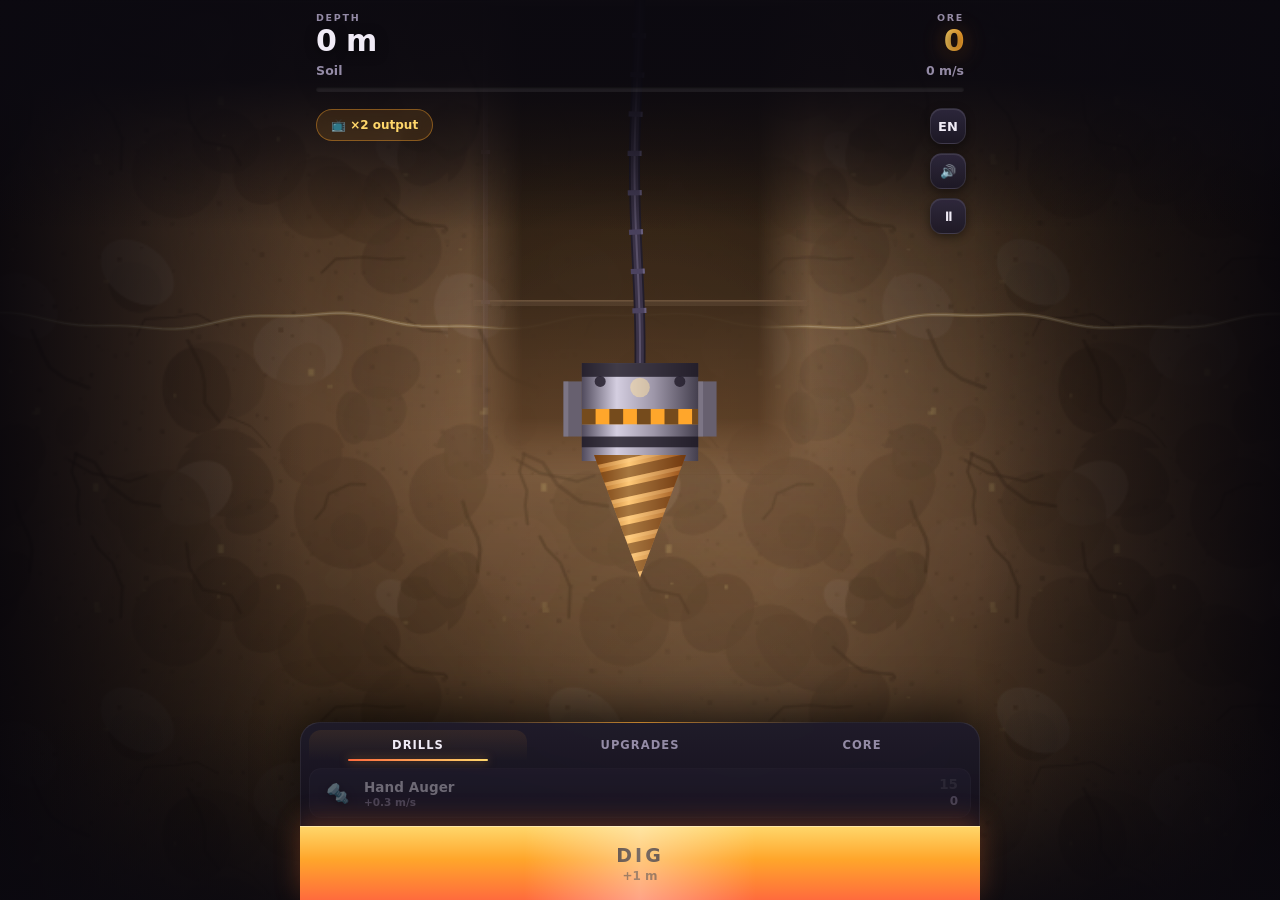
==== commit ea03debb: "Правильный адрес загрузчика SDK Прошлая правка сменила адрес на относительный /sdk.js. Это была ошиб" ====
--- a/index.html
+++ b/index.html
@@ -9,20 +9,21 @@
 <link rel="stylesheet" href="css/style.css">
 
 <!-- Yandex Games SDK.
-     Путь относительный и именно такой: платформа отдаёт загрузчик по /sdk.js
-     со своего домена. Прежний https://yandex.ru/games/sdk/v2 считается старым
-     лоадером, отладочная панель метит его как IF.
-     Тег стоит прямо в разметке, а не подключается из кода по условию:
-     проверка платформы смотрит на встраивание SDK, и любая ветвистая логика
-     читается ею как «SDK не встроен». -->
+     Тег стоит прямо в разметке и грузится безусловно. Раньше SDK
+     подключался из кода только при совпадении домена с Яндексом — и
+     автопроверка, запускающая игру в нейтральном окружении, справедливо
+     считала, что SDK не встроен.
+     Адрес абсолютный и именно такой, как в документации. Загрузка
+     асинхронная, чтобы скрипт не блокировал первый кадр: порядок
+     гарантирован промисом ниже, а не позицией тега. -->
 <script>
-  // Промис резолвится раньше, чем загрузится js/sdk.js, поэтому результат
-  // загрузки складываем в глобальную переменную, а не в обработчик.
+  // Промис создаётся до тега, потому что js/sdk.js подключается в конце body
+  // и к моменту его разбора загрузка может уже завершиться.
   window.__ysdkLoaded = new Promise(function (resolve) {
     window.__ysdkResolve = resolve;
   });
 </script>
-<script async src="/sdk.js"
+<script async src="https://yandex.ru/games/sdk/v2"
         onload="window.__ysdkResolve(true)"
         onerror="window.__ysdkResolve(false)"></script>
 </head>
